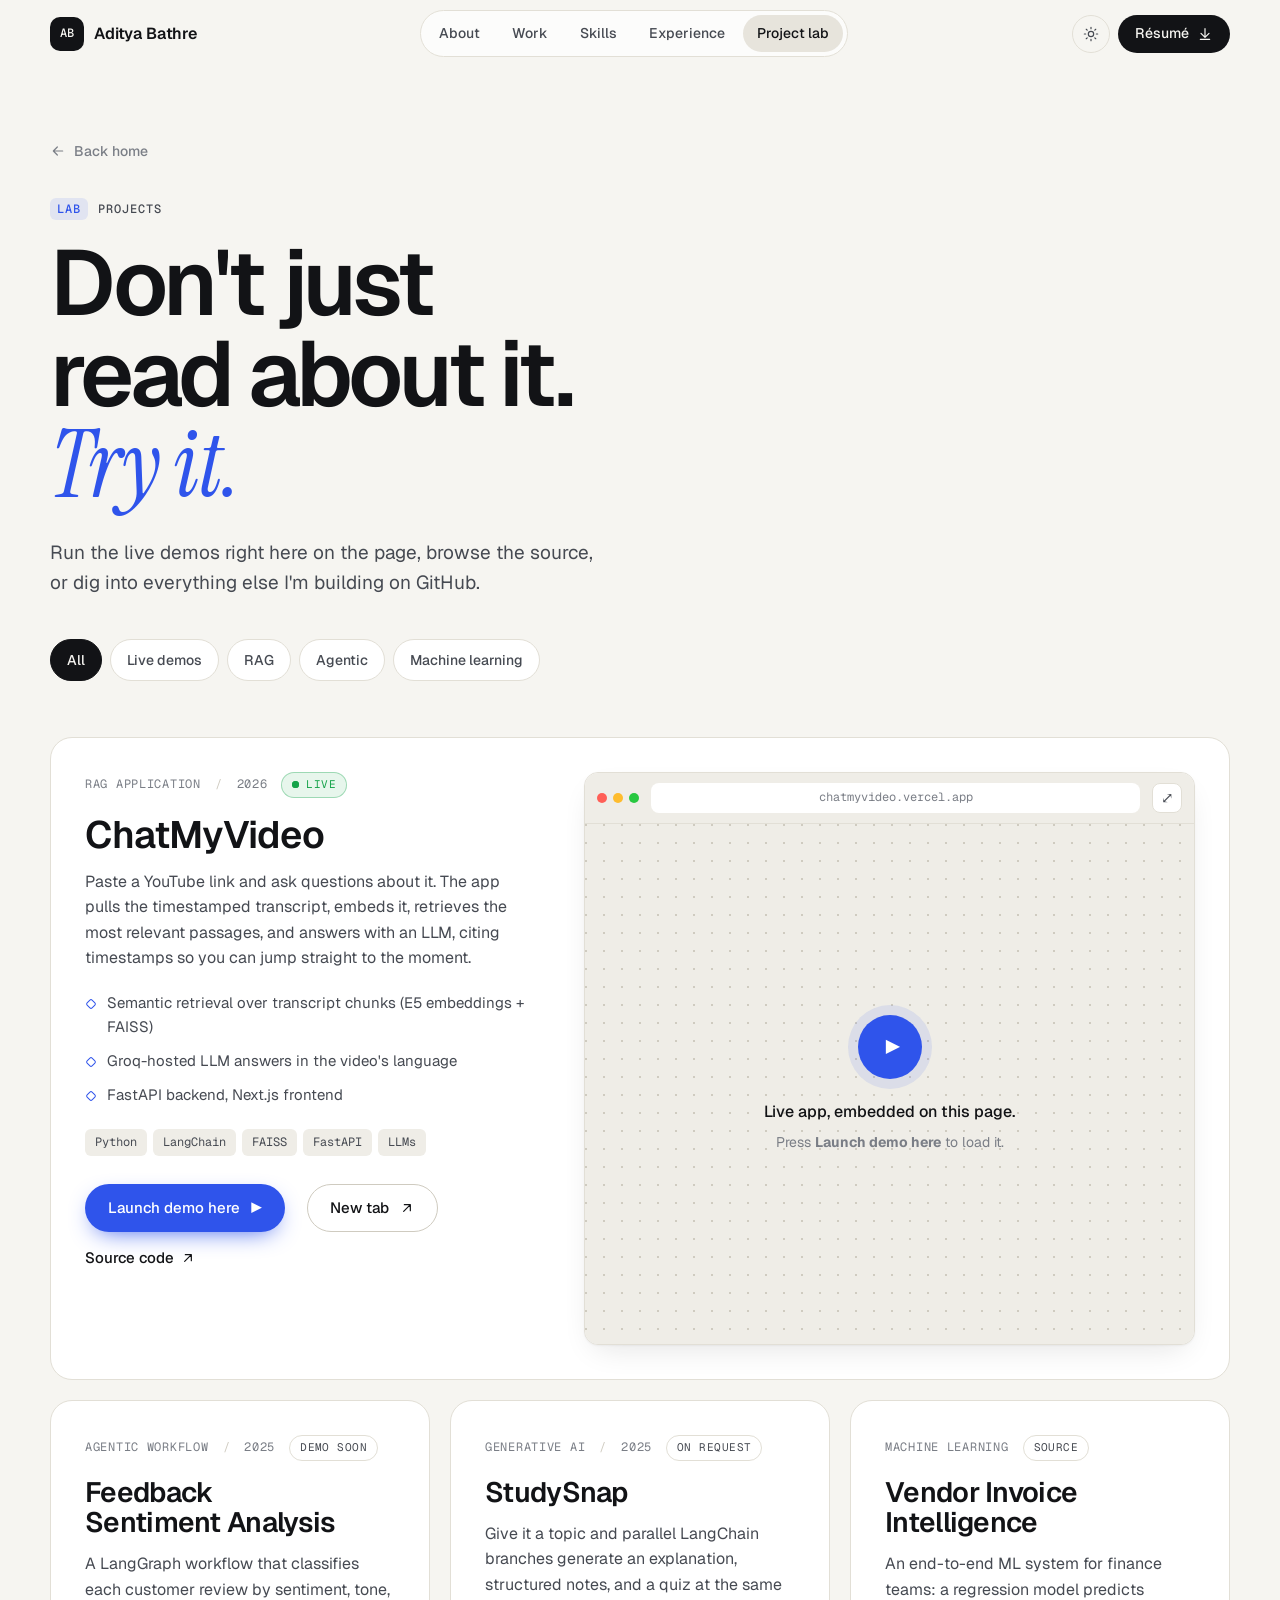
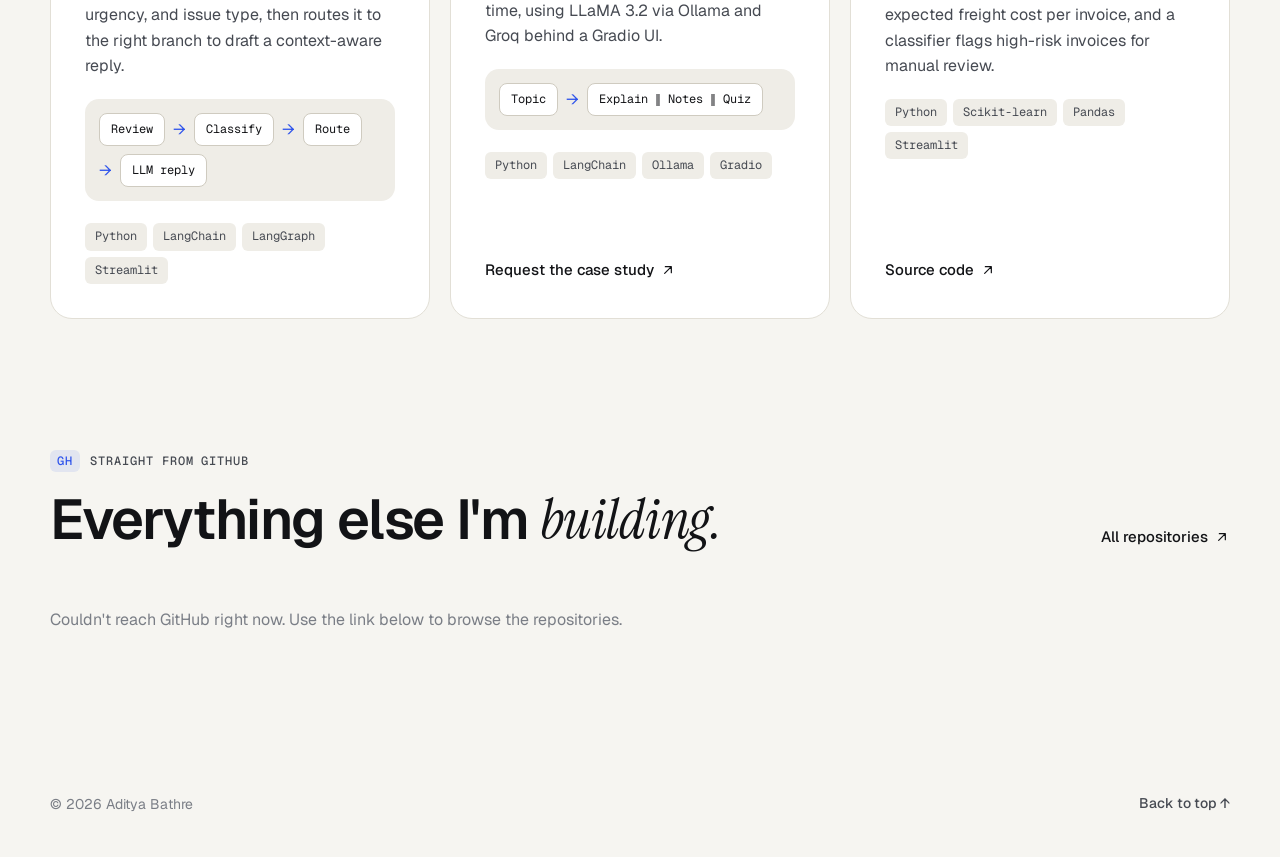
==== projects.html @ a65566f4 "Redesign portfolio and add project lab page New design system with light/dark themes, restructured h" ====
<!DOCTYPE html>
<html lang="en">
<head>
  <meta charset="UTF-8">
  <meta name="viewport" content="width=device-width, initial-scale=1.0">

  <title>Project Lab | Aditya Bathre</title>
  <meta name="description" content="Live demos and source code for AI projects built by Aditya Bathre: RAG apps, agentic workflows, and machine learning systems.">
  <meta name="theme-color" content="#f6f5f1" media="(prefers-color-scheme: light)">
  <meta name="theme-color" content="#0c0d0f" media="(prefers-color-scheme: dark)">

  <link rel="icon" type="image/png" href="favicon.png">
  <link rel="apple-touch-icon" href="favicon.png">

  <link rel="preconnect" href="https://fonts.googleapis.com">
  <link rel="preconnect" href="https://fonts.gstatic.com" crossorigin>
  <link href="https://fonts.googleapis.com/css2?family=Geist:wght@400;500;600;700&family=Geist+Mono:wght@400;500&family=Instrument+Serif:ital@0;1&display=swap" rel="stylesheet">

  <link rel="stylesheet" href="styles.css">
  <script>
    document.documentElement.classList.add("js");
    try {
      const savedTheme = localStorage.getItem("theme");
      if (savedTheme) document.documentElement.dataset.theme = savedTheme;
    } catch (error) {}
  </script>
</head>
<body>
  <a class="skip-link" href="#main">Skip to content</a>

  <header class="site-header">
    <div class="header-inner container">
      <a class="brand" href="index.html" aria-label="Aditya Bathre, home">
        <span class="brand-mark" aria-hidden="true">AB</span>
        <span class="brand-name">Aditya Bathre</span>
      </a>

      <nav class="site-nav" aria-label="Primary navigation">
        <a href="index.html#about">About</a>
        <a href="index.html#work">Work</a>
        <a href="index.html#skills">Skills</a>
        <a href="index.html#experience">Experience</a>
        <a href="projects.html" aria-current="page">Project lab</a>
        <a class="nav-mobile-only" href="index.html#contact">Contact</a>
        <a class="nav-mobile-only" href="Aditya-Bathre-AI-Engineer.pdf" download>Download résumé</a>
      </nav>

      <div class="header-actions">
        <button class="theme-toggle" type="button" aria-label="Toggle colour theme">
          <svg class="icon-sun" viewBox="0 0 24 24" aria-hidden="true"><circle cx="12" cy="12" r="4"/><path d="M12 2v2M12 20v2M4.9 4.9l1.4 1.4M17.7 17.7l1.4 1.4M2 12h2M20 12h2M4.9 19.1l1.4-1.4M17.7 6.3l1.4-1.4"/></svg>
          <svg class="icon-moon" viewBox="0 0 24 24" aria-hidden="true"><path d="M20 14.5A8 8 0 0 1 9.5 4a8 8 0 1 0 10.5 10.5z"/></svg>
        </button>
        <a class="button button-small button-ink header-resume" href="Aditya-Bathre-AI-Engineer.pdf" download>
          Résumé
          <svg viewBox="0 0 24 24" aria-hidden="true"><path d="M12 4v12M6 11l6 6 6-6M5 20h14"/></svg>
        </a>
        <button class="menu-toggle" type="button" aria-label="Open navigation" aria-expanded="false">
          <span></span>
          <span></span>
        </button>
      </div>
    </div>
  </header>

  <main id="main">
    <section class="lab-hero container" id="top">
      <a class="back-link" href="index.html">
        <svg viewBox="0 0 24 24" aria-hidden="true"><path d="M19 12H5M11 6l-6 6 6 6"/></svg>
        Back home
      </a>
      <p class="kicker"><span>Lab</span> Projects</p>
      <h1 class="hero-title">Don't just read about it.<br><em>Try it.</em></h1>
      <p class="hero-lede">
        Run the live demos right here on the page, browse the source, or dig into
        everything else I'm building on GitHub.
      </p>

      <div class="filter-bar" role="toolbar" aria-label="Filter projects">
        <button class="filter-chip is-active" type="button" data-filter="all" aria-pressed="true">All</button>
        <button class="filter-chip" type="button" data-filter="live" aria-pressed="false">Live demos</button>
        <button class="filter-chip" type="button" data-filter="rag" aria-pressed="false">RAG</button>
        <button class="filter-chip" type="button" data-filter="agentic" aria-pressed="false">Agentic</button>
        <button class="filter-chip" type="button" data-filter="ml" aria-pressed="false">Machine learning</button>
      </div>
    </section>

    <section class="container lab-list" aria-label="Projects">
      <!-- ChatMyVideo -->
      <article class="lab-card lab-card-feature reveal" id="chatmyvideo" data-tags="live rag">
        <div class="lab-info">
          <div class="work-meta">
            <span>RAG application</span>
            <span>2026</span>
            <span class="badge badge-live"><i class="status-dot"></i>Live</span>
          </div>
          <h2>ChatMyVideo</h2>
          <p>
            Paste a YouTube link and ask questions about it. The app pulls the
            timestamped transcript, embeds it, retrieves the most relevant passages,
            and answers with an LLM, citing timestamps so you can jump straight to
            the moment.
          </p>

          <ul class="lab-points">
            <li>Semantic retrieval over transcript chunks (E5 embeddings + FAISS)</li>
            <li>Groq-hosted LLM answers in the video's language</li>
            <li>FastAPI backend, Next.js frontend</li>
          </ul>

          <ul class="tag-list">
            <li>Python</li><li>LangChain</li><li>FAISS</li><li>FastAPI</li><li>LLMs</li>
          </ul>

          <div class="lab-actions">
            <button class="button button-accent demo-launch" type="button" data-demo="chatmyvideo">
              Launch demo here <span>▶</span>
            </button>
            <a class="button button-ghost" href="https://chatmyvideo.vercel.app/" target="_blank" rel="noopener noreferrer">
              New tab
              <svg viewBox="0 0 24 24" aria-hidden="true"><path d="M7 17 17 7M8 7h9v9"/></svg>
            </a>
            <a class="text-link" href="https://github.com/Developer-aadi-AI/chatmyvideo" target="_blank" rel="noopener noreferrer">
              Source code
              <svg viewBox="0 0 24 24" aria-hidden="true"><path d="M7 17 17 7M8 7h9v9"/></svg>
            </a>
          </div>
        </div>

        <div class="demo-window" data-demo-window="chatmyvideo" data-src="https://chatmyvideo.vercel.app/">
          <div class="demo-chrome">
            <span class="demo-dots"><i></i><i></i><i></i></span>
            <span class="demo-url">chatmyvideo.vercel.app</span>
            <button class="demo-expand" type="button" aria-label="Expand demo">⤢</button>
          </div>
          <div class="demo-body">
            <div class="demo-placeholder">
              <span class="demo-play" aria-hidden="true">▶</span>
              <p>Live app, embedded on this page.</p>
              <p class="muted">Press <strong>Launch demo here</strong> to load it.</p>
            </div>
          </div>
        </div>
      </article>

      <div class="lab-grid">
        <!-- Feedback Sentiment Analysis -->
        <article class="lab-card reveal" id="feedback-sentiment" data-tags="agentic">
          <div class="lab-info">
            <div class="work-meta">
              <span>Agentic workflow</span>
              <span>2025</span>
              <span class="badge">Demo soon</span>
            </div>
            <h2>Feedback Sentiment Analysis</h2>
            <p>
              A LangGraph workflow that classifies each customer review by sentiment,
              tone, urgency, and issue type, then routes it to the right branch to
              draft a context-aware reply.
            </p>

            <div class="flow" aria-label="Workflow: review, classify, route, respond">
              <span>Review</span><b>→</b>
              <span>Classify</span><b>→</b>
              <span>Route</span><b>→</b>
              <span>LLM reply</span>
            </div>

            <ul class="tag-list">
              <li>Python</li><li>LangChain</li><li>LangGraph</li><li>Streamlit</li>
            </ul>
          </div>
        </article>

        <!-- StudySnap -->
        <article class="lab-card reveal reveal-delay" id="studysnap" data-tags="agentic">
          <div class="lab-info">
            <div class="work-meta">
              <span>Generative AI</span>
              <span>2025</span>
              <span class="badge">On request</span>
            </div>
            <h2>StudySnap</h2>
            <p>
              Give it a topic and parallel LangChain branches generate an explanation,
              structured notes, and a quiz at the same time, using LLaMA 3.2 via
              Ollama and Groq behind a Gradio UI.
            </p>

            <div class="flow" aria-label="Workflow: topic, then explanation, notes and quiz in parallel">
              <span>Topic</span><b>→</b>
              <span>Explain ‖ Notes ‖ Quiz</span>
            </div>

            <ul class="tag-list">
              <li>Python</li><li>LangChain</li><li>Ollama</li><li>Gradio</li>
            </ul>

            <div class="lab-actions">
              <a class="text-link" href="mailto:bathreaditya@gmail.com?subject=StudySnap%20case%20study">
                Request the case study
                <svg viewBox="0 0 24 24" aria-hidden="true"><path d="M7 17 17 7M8 7h9v9"/></svg>
              </a>
            </div>
          </div>
        </article>

        <!-- Vendor Invoice System -->
        <article class="lab-card reveal" id="vendor-invoice" data-tags="ml">
          <div class="lab-info">
            <div class="work-meta">
              <span>Machine learning</span>
              <span class="badge">Source</span>
            </div>
            <h2>Vendor Invoice Intelligence</h2>
            <p>
              An end-to-end ML system for finance teams: a regression model predicts
              expected freight cost per invoice, and a classifier flags high-risk
              invoices for manual review.
            </p>

            <ul class="tag-list">
              <li>Python</li><li>Scikit-learn</li><li>Pandas</li><li>Streamlit</li>
            </ul>

            <div class="lab-actions">
              <a class="text-link" href="https://github.com/Developer-aadi-AI/Vendor-Invoice-System" target="_blank" rel="noopener noreferrer">
                Source code
                <svg viewBox="0 0 24 24" aria-hidden="true"><path d="M7 17 17 7M8 7h9v9"/></svg>
              </a>
            </div>
          </div>
        </article>
      </div>

      <p class="filter-empty" hidden>No projects match this filter yet.</p>
    </section>

    <section class="section container" id="github">
      <header class="section-head section-head-split reveal">
        <div>
          <p class="kicker"><span>GH</span> Straight from GitHub</p>
          <h2>Everything else I'm <em>building.</em></h2>
        </div>
        <a class="text-link" href="https://github.com/Developer-aadi-AI?tab=repositories" target="_blank" rel="noopener noreferrer">
          All repositories
          <svg viewBox="0 0 24 24" aria-hidden="true"><path d="M7 17 17 7M8 7h9v9"/></svg>
        </a>
      </header>

      <div class="repo-grid" aria-live="polite">
        <p class="muted repo-status">Loading repositories…</p>
      </div>
    </section>
  </main>

  <footer class="site-footer container">
    <span>© <span id="year">2026</span> Aditya Bathre</span>
    <a class="text-link" href="#top">Back to top ↑</a>
  </footer>

  <script src="script.js"></script>
  <script src="projects.js"></script>
</body>
</html>
---- styles.css ----
/* ==========================================================================
   Design tokens
   ========================================================================== */

:root {
  --bg: #f6f5f1;
  --bg-elev: #ffffff;
  --surface: #efede7;
  --surface-2: #e7e4dc;
  --ink: #121316;
  --ink-2: #464a52;
  --ink-3: #7a7e86;
  --line: #e2dfd6;
  --line-strong: #cfcbc0;
  --accent: #2f54eb;
  --accent-ink: #ffffff;
  --accent-soft: rgba(47, 84, 235, 0.1);
  --live: #16a34a;
  --warn: #d97706;
  --invert-bg: #121316;
  --invert-ink: #f6f5f1;
  --invert-ink-2: #a7aab1;
  --invert-line: #2a2c31;
  --shadow-sm: 0 1px 2px rgba(18, 19, 22, 0.05);
  --shadow-md: 0 1px 2px rgba(18, 19, 22, 0.04), 0 12px 32px -12px rgba(18, 19, 22, 0.14);
  --shadow-lg: 0 2px 4px rgba(18, 19, 22, 0.04), 0 30px 60px -20px rgba(18, 19, 22, 0.22);

  --font-sans: "Geist", ui-sans-serif, system-ui, -apple-system, "Segoe UI", sans-serif;
  --font-mono: "Geist Mono", ui-monospace, "SFMono-Regular", Menlo, monospace;
  --font-serif: "Instrument Serif", Georgia, serif;

  --radius-sm: 8px;
  --radius: 14px;
  --radius-lg: 22px;
  --container: 1180px;
  --gutter: clamp(16px, 4vw, 40px);
  --header-h: 68px;
  --ease: cubic-bezier(0.22, 1, 0.36, 1);

  color-scheme: light;
}

@media (prefers-color-scheme: dark) {
  :root:not([data-theme="light"]) {
    --bg: #0c0d0f;
    --bg-elev: #141518;
    --surface: #17191c;
    --surface-2: #1f2125;
    --ink: #f1f0eb;
    --ink-2: #b3b5ba;
    --ink-3: #7d8087;
    --line: #24262b;
    --line-strong: #34373d;
    --accent: #7590ff;
    --accent-ink: #0c0d0f;
    --accent-soft: rgba(117, 144, 255, 0.14);
    --live: #34d399;
    --warn: #fbbf24;
    --invert-bg: #f1f0eb;
    --invert-ink: #121316;
    --invert-ink-2: #55595f;
    --invert-line: #d9d6cd;
    --shadow-sm: 0 1px 2px rgba(0, 0, 0, 0.4);
    --shadow-md: 0 1px 2px rgba(0, 0, 0, 0.3), 0 12px 32px -12px rgba(0, 0, 0, 0.6);
    --shadow-lg: 0 2px 4px rgba(0, 0, 0, 0.3), 0 30px 60px -20px rgba(0, 0, 0, 0.7);
    color-scheme: dark;
  }
}

:root[data-theme="dark"] {
  --bg: #0c0d0f;
  --bg-elev: #141518;
  --surface: #17191c;
  --surface-2: #1f2125;
  --ink: #f1f0eb;
  --ink-2: #b3b5ba;
  --ink-3: #7d8087;
  --line: #24262b;
  --line-strong: #34373d;
  --accent: #7590ff;
  --accent-ink: #0c0d0f;
  --accent-soft: rgba(117, 144, 255, 0.14);
  --live: #34d399;
  --warn: #fbbf24;
  --invert-bg: #f1f0eb;
  --invert-ink: #121316;
  --invert-ink-2: #55595f;
  --invert-line: #d9d6cd;
  --shadow-sm: 0 1px 2px rgba(0, 0, 0, 0.4);
  --shadow-md: 0 1px 2px rgba(0, 0, 0, 0.3), 0 12px 32px -12px rgba(0, 0, 0, 0.6);
  --shadow-lg: 0 2px 4px rgba(0, 0, 0, 0.3), 0 30px 60px -20px rgba(0, 0, 0, 0.7);
  color-scheme: dark;
}

/* ==========================================================================
   Base
   ========================================================================== */

*,
*::before,
*::after {
  box-sizing: border-box;
}

[hidden] {
  display: none !important;
}

html {
  scroll-behavior: smooth;
  scroll-padding-top: calc(var(--header-h) + 16px);
  -webkit-text-size-adjust: 100%;
}

body {
  margin: 0;
  min-height: 100vh;
  overflow-x: hidden;
  background: var(--bg);
  color: var(--ink);
  font-family: var(--font-sans);
  font-size: 16px;
  line-height: 1.6;
  -webkit-font-smoothing: antialiased;
  -moz-osx-font-smoothing: grayscale;
  transition: background-color 0.3s ease, color 0.3s ease;
}

img,
svg {
  display: block;
  max-width: 100%;
}

a {
  color: inherit;
  text-decoration: none;
}

button {
  font: inherit;
  color: inherit;
  cursor: pointer;
}

h1,
h2,
h3,
p,
ul,
ol,
dl,
dd,
figure {
  margin: 0;
}

ul,
ol {
  padding: 0;
  list-style: none;
}

h1,
h2,
h3 {
  font-weight: 600;
  letter-spacing: -0.025em;
  line-height: 1.08;
  text-wrap: balance;
}

em {
  font-family: var(--font-serif);
  font-style: italic;
  font-weight: 400;
  letter-spacing: -0.01em;
}

::selection {
  background: var(--accent);
  color: var(--accent-ink);
}

:focus-visible {
  outline: 2px solid var(--accent);
  outline-offset: 3px;
  border-radius: 4px;
}

.container {
  width: 100%;
  max-width: calc(var(--container) + var(--gutter) * 2);
  margin-inline: auto;
  padding-inline: var(--gutter);
}

.muted {
  color: var(--ink-3);
}

.skip-link {
  position: absolute;
  left: 16px;
  top: -60px;
  z-index: 100;
  padding: 10px 16px;
  border-radius: var(--radius-sm);
  background: var(--ink);
  color: var(--bg);
  font-weight: 500;
  transition: top 0.2s ease;
}

.skip-link:focus {
  top: 12px;
}

svg[viewBox="0 0 24 24"] {
  width: 16px;
  height: 16px;
  flex: none;
  fill: none;
  stroke: currentColor;
  stroke-width: 1.8;
  stroke-linecap: round;
  stroke-linejoin: round;
}

/* ==========================================================================
   Buttons & links
   ========================================================================== */

.button {
  display: inline-flex;
  align-items: center;
  justify-content: center;
  gap: 10px;
  min-height: 48px;
  padding: 0 22px;
  border: 1px solid transparent;
  border-radius: 999px;
  background: none;
  font-size: 15px;
  font-weight: 500;
  white-space: nowrap;
  transition: transform 0.25s var(--ease), background-color 0.2s ease,
    border-color 0.2s ease, color 0.2s ease, box-shadow 0.25s ease;
}

.button svg {
  transition: transform 0.25s var(--ease);
}

.button:hover svg {
  transform: translateX(3px);
}

.button:active {
  transform: scale(0.98);
}

.button-small {
  min-height: 38px;
  padding: 0 16px;
  font-size: 14px;
  gap: 8px;
}

.button-accent {
  background: var(--accent);
  color: var(--accent-ink);
  box-shadow: 0 8px 24px -10px var(--accent);
}

.button-accent:hover {
  box-shadow: 0 12px 30px -10px var(--accent);
  transform: translateY(-1px);
}

.button-ink {
  background: var(--ink);
  color: var(--bg);
}

.button-ink:hover {
  background: var(--accent);
  color: var(--accent-ink);
}

.button-ghost {
  border-color: var(--line-strong);
  color: var(--ink);
}

.button-ghost:hover {
  border-color: var(--ink);
  background: var(--bg-elev);
}

.button:disabled {
  cursor: default;
  opacity: 0.75;
  transform: none;
}

.text-link {
  display: inline-flex;
  align-items: center;
  gap: 6px;
  color: var(--ink);
  font-size: 15px;
  font-weight: 500;
  background-image: linear-gradient(currentColor, currentColor);
  background-size: 0% 1px;
  background-position: 0 100%;
  background-repeat: no-repeat;
  padding-bottom: 2px;
  transition: background-size 0.3s var(--ease), color 0.2s ease;
}

.text-link:hover {
  color: var(--accent);
  background-size: 100% 1px;
}

/* ==========================================================================
   Header
   ========================================================================== */

.site-header {
  position: sticky;
  top: 0;
  z-index: 50;
  height: var(--header-h);
  border-bottom: 1px solid transparent;
  transition: background-color 0.3s ease, border-color 0.3s ease, backdrop-filter 0.3s ease;
}

.site-header.is-scrolled {
  background: color-mix(in srgb, var(--bg) 82%, transparent);
  border-bottom-color: var(--line);
  -webkit-backdrop-filter: saturate(180%) blur(14px);
  backdrop-filter: saturate(180%) blur(14px);
}

.header-inner {
  display: flex;
  align-items: center;
  justify-content: space-between;
  gap: 24px;
  height: 100%;
}

.brand {
  display: inline-flex;
  align-items: center;
  gap: 10px;
  font-weight: 600;
  letter-spacing: -0.01em;
}

.brand-mark {
  display: grid;
  place-items: center;
  width: 34px;
  height: 34px;
  border-radius: 10px;
  background: var(--ink);
  color: var(--bg);
  font-family: var(--font-mono);
  font-size: 12px;
  font-weight: 500;
  letter-spacing: 0.02em;
  transition: background-color 0.2s ease, transform 0.3s var(--ease);
}

.brand:hover .brand-mark {
  background: var(--accent);
  color: var(--accent-ink);
  transform: rotate(-6deg);
}

.site-nav {
  display: flex;
  align-items: center;
  gap: 4px;
  padding: 4px;
  border: 1px solid var(--line);
  border-radius: 999px;
  background: color-mix(in srgb, var(--bg-elev) 70%, transparent);
}

.site-nav a {
  position: relative;
  padding: 7px 14px;
  border-radius: 999px;
  color: var(--ink-2);
  font-size: 14px;
  font-weight: 500;
  transition: color 0.2s ease, background-color 0.2s ease;
}

.site-nav a:hover {
  color: var(--ink);
  background: var(--surface);
}

.site-nav a.is-active,
.site-nav a[aria-current="page"] {
  color: var(--ink);
  background: var(--surface-2);
}

.nav-mobile-only {
  display: none;
}

.header-actions {
  display: flex;
  align-items: center;
  gap: 8px;
}

.theme-toggle {
  display: grid;
  place-items: center;
  width: 38px;
  height: 38px;
  border: 1px solid var(--line);
  border-radius: 999px;
  background: transparent;
  color: var(--ink-2);
  transition: color 0.2s ease, border-color 0.2s ease, transform 0.4s var(--ease);
}

.theme-toggle:hover {
  color: var(--ink);
  border-color: var(--line-strong);
  transform: rotate(20deg);
}

.theme-toggle .icon-moon {
  display: none;
}

@media (prefers-color-scheme: dark) {
  :root:not([data-theme="light"]) .theme-toggle .icon-sun { display: none; }
  :root:not([data-theme="light"]) .theme-toggle .icon-moon { display: block; }
}

:root[data-theme="dark"] .theme-toggle .icon-sun { display: none; }
:root[data-theme="dark"] .theme-toggle .icon-moon { display: block; }

.menu-toggle {
  display: none;
  position: relative;
  width: 38px;
  height: 38px;
  border: 1px solid var(--line);
  border-radius: 999px;
  background: transparent;
}

.menu-toggle span {
  position: absolute;
  left: 11px;
  right: 11px;
  height: 1.6px;
  border-radius: 2px;
  background: var(--ink);
  transition: transform 0.3s var(--ease), top 0.3s var(--ease);
}

.menu-toggle span:first-child { top: 15px; }
.menu-toggle span:last-child { top: 21px; }

.menu-toggle[aria-expanded="true"] span:first-child {
  top: 18px;
  transform: rotate(45deg);
}

.menu-toggle[aria-expanded="true"] span:last-child {
  top: 18px;
  transform: rotate(-45deg);
}

/* ==========================================================================
   Shared section pieces
   ========================================================================== */

.section {
  padding-block: clamp(72px, 10vw, 128px);
}

.section-head {
  max-width: 760px;
  margin-bottom: clamp(36px, 5vw, 56px);
}

.section-head-split {
  display: flex;
  align-items: flex-end;
  justify-content: space-between;
  gap: 24px;
  max-width: none;
}

.section-head-split > div {
  max-width: 760px;
}

.section-head h2 {
  font-size: clamp(34px, 5vw, 56px);
}

.kicker {
  display: inline-flex;
  align-items: center;
  gap: 10px;
  margin-bottom: 18px;
  color: var(--ink-2);
  font-family: var(--font-mono);
  font-size: 12px;
  font-weight: 500;
  letter-spacing: 0.08em;
  text-transform: uppercase;
}

.kicker span {
  display: inline-grid;
  place-items: center;
  min-width: 30px;
  height: 22px;
  padding: 0 7px;
  border-radius: 6px;
  background: var(--accent-soft);
  color: var(--accent);
}

.kicker-light {
  color: var(--invert-ink-2);
}

.status-dot {
  position: relative;
  display: inline-block;
  width: 7px;
  height: 7px;
  border-radius: 50%;
  background: var(--live);
  flex: none;
}

.status-dot::after {
  content: "";
  position: absolute;
  inset: 0;
  border-radius: 50%;
  background: var(--live);
  animation: pulse 2.2s ease-out infinite;
}

@keyframes pulse {
  0% { transform: scale(1); opacity: 0.7; }
  100% { transform: scale(3); opacity: 0; }
}

.badge {
  display: inline-flex;
  align-items: center;
  gap: 7px;
  padding: 3px 10px;
  border: 1px solid var(--line);
  border-radius: 999px;
  color: var(--ink-2);
  font-family: var(--font-mono);
  font-size: 11px;
  letter-spacing: 0.04em;
  text-transform: uppercase;
}

.badge-live {
  border-color: color-mix(in srgb, var(--live) 35%, transparent);
  background: color-mix(in srgb, var(--live) 10%, transparent);
  color: var(--live);
}

.tag-list {
  display: flex;
  flex-wrap: wrap;
  gap: 6px;
}

.tag-list li {
  padding: 4px 10px;
  border-radius: 6px;
  background: var(--surface);
  color: var(--ink-2);
  font-family: var(--font-mono);
  font-size: 12px;
}

/* ==========================================================================
   Hero
   ========================================================================== */

.hero {
  display: grid;
  grid-template-columns: minmax(0, 1.25fr) minmax(0, 0.9fr);
  align-items: center;
  gap: clamp(40px, 6vw, 88px);
  padding-top: clamp(40px, 7vw, 88px);
  padding-bottom: clamp(48px, 6vw, 72px);
}

.status-pill {
  display: inline-flex;
  align-items: center;
  gap: 10px;
  margin-bottom: 28px;
  padding: 7px 14px 7px 12px;
  border: 1px solid var(--line);
  border-radius: 999px;
  background: var(--bg-elev);
  box-shadow: var(--shadow-sm);
  color: var(--ink-2);
  font-size: 13px;
  font-weight: 500;
}

.status-sep {
  color: var(--ink-3);
}

.hero-title {
  font-size: clamp(44px, 7.4vw, 92px);
  line-height: 0.98;
  letter-spacing: -0.045em;
}

.hero-title em {
  color: var(--accent);
  letter-spacing: -0.02em;
}

.hero-lede {
  max-width: 560px;
  margin-top: 28px;
  color: var(--ink-2);
  font-size: clamp(17px, 1.6vw, 19px);
  line-height: 1.6;
}

.hero-lede strong {
  color: var(--ink);
  font-weight: 600;
}

.hero-actions {
  display: flex;
  flex-wrap: wrap;
  gap: 12px;
  margin-top: 36px;
}

.hero-visual {
  position: relative;
  max-width: 440px;
  justify-self: end;
  width: 100%;
}

.portrait-card {
  --tilt-x: 0deg;
  --tilt-y: 0deg;
  position: relative;
  padding: 10px;
  border: 1px solid var(--line);
  border-radius: var(--radius-lg);
  background: var(--bg-elev);
  box-shadow: var(--shadow-lg);
  transform: perspective(1200px) rotateX(var(--tilt-x)) rotateY(var(--tilt-y));
  transition: transform 0.6s var(--ease);
}

.portrait-frame {
  overflow: hidden;
  aspect-ratio: 4 / 4.6;
  border-radius: calc(var(--radius-lg) - 8px);
  background: var(--surface);
}

.portrait-frame img {
  width: 100%;
  height: 100%;
  object-fit: cover;
  object-position: center 22%;
  filter: saturate(0.92) contrast(1.02);
  transition: transform 1.2s var(--ease);
}

.portrait-card:hover .portrait-frame img {
  transform: scale(1.03);
}

.portrait-caption {
  display: flex;
  align-items: center;
  justify-content: space-between;
  gap: 12px;
  padding: 14px 8px 6px;
  color: var(--ink-3);
  font-size: 13px;
}

.portrait-caption strong {
  display: block;
  color: var(--ink);
  font-size: 15px;
  font-weight: 600;
}

.portrait-tag {
  padding: 5px 10px;
  border-radius: 999px;
  background: var(--surface);
  color: var(--ink-2);
  font-family: var(--font-mono);
  font-size: 11px;
  white-space: nowrap;
}

.hero-chip {
  position: absolute;
  display: flex;
  align-items: center;
  gap: 10px;
  padding: 10px 14px 10px 10px;
  border: 1px solid var(--line);
  border-radius: 14px;
  background: color-mix(in srgb, var(--bg-elev) 88%, transparent);
  -webkit-backdrop-filter: blur(10px);
  backdrop-filter: blur(10px);
  box-shadow: var(--shadow-md);
  color: var(--ink-3);
  font-size: 12px;
  line-height: 1.3;
  animation: float 6s ease-in-out infinite;
}

.hero-chip strong {
  display: block;
  color: var(--ink);
  font-size: 13px;
  font-weight: 600;
}

.chip-icon {
  display: grid;
  place-items: center;
  width: 30px;
  height: 30px;
  border-radius: 9px;
  background: var(--accent-soft);
  color: var(--accent);
  font-size: 13px;
}

.chip-top {
  top: 12%;
  left: -64px;
}

.chip-bottom {
  bottom: 22%;
  right: -36px;
  animation-delay: -3s;
}

@keyframes float {
  0%, 100% { transform: translateY(0); }
  50% { transform: translateY(-8px); }
}

/* ==========================================================================
   Stats & marquee
   ========================================================================== */

.stats {
  display: grid;
  grid-template-columns: repeat(4, minmax(0, 1fr));
  border: 1px solid var(--line);
  border-radius: var(--radius-lg);
  background: var(--bg-elev);
  overflow: hidden;
}

.stat {
  display: flex;
  flex-direction: column-reverse;
  justify-content: flex-end;
  gap: 6px;
  padding: clamp(20px, 3vw, 32px);
}

.stat + .stat {
  border-left: 1px solid var(--line);
}

.stat dt {
  color: var(--ink-3);
  font-size: 14px;
}

.stat dd {
  font-size: clamp(36px, 4.4vw, 52px);
  font-weight: 600;
  letter-spacing: -0.04em;
  line-height: 1;
}

.stat small {
  margin-left: 3px;
  color: var(--ink-3);
  font-size: 0.42em;
  font-weight: 500;
  letter-spacing: 0;
}

.marquee {
  margin-top: clamp(48px, 7vw, 80px);
  padding-block: 22px;
  border-block: 1px solid var(--line);
  overflow: hidden;
  -webkit-mask-image: linear-gradient(90deg, transparent, #000 10%, #000 90%, transparent);
  mask-image: linear-gradient(90deg, transparent, #000 10%, #000 90%, transparent);
}

.marquee-track {
  display: flex;
  width: max-content;
  animation: marquee 42s linear infinite;
}

.marquee:hover .marquee-track {
  animation-play-state: paused;
}

.marquee ul {
  display: flex;
  flex: none;
}

.marquee li {
  display: flex;
  align-items: center;
  gap: 40px;
  padding-right: 40px;
  color: var(--ink-3);
  font-size: clamp(18px, 2vw, 22px);
  font-weight: 500;
  letter-spacing: -0.01em;
  white-space: nowrap;
}

.marquee li::after {
  content: "✦";
  color: var(--line-strong);
  font-size: 12px;
}

@keyframes marquee {
  to { transform: translateX(-50%); }
}

/* ==========================================================================
   About
   ========================================================================== */

.about-grid {
  display: grid;
  grid-template-columns: minmax(0, 1.4fr) minmax(0, 1fr);
  gap: clamp(32px, 6vw, 80px);
  align-items: start;
}

.about-copy p {
  max-width: 620px;
  color: var(--ink-2);
  font-size: 17px;
}

.about-copy p + p {
  margin-top: 18px;
}

.about-copy .lead {
  margin-bottom: 26px;
  color: var(--ink);
  font-size: clamp(22px, 2.4vw, 28px);
  line-height: 1.4;
  letter-spacing: -0.015em;
}

.principles {
  display: grid;
  gap: 0;
  max-width: 620px;
  margin-top: 36px;
  border-top: 1px solid var(--line);
}

.principles li {
  display: flex;
  align-items: baseline;
  gap: 18px;
  padding: 16px 0;
  border-bottom: 1px solid var(--line);
  font-weight: 500;
}

.principles span {
  color: var(--accent);
  font-family: var(--font-mono);
  font-size: 12px;
}

.edu-card {
  position: sticky;
  top: calc(var(--header-h) + 24px);
  padding: clamp(24px, 3vw, 34px);
  border: 1px solid var(--line);
  border-radius: var(--radius-lg);
  background: var(--bg-elev);
  box-shadow: var(--shadow-md);
}

.card-label {
  margin-bottom: 18px;
  color: var(--ink-3);
  font-family: var(--font-mono);
  font-size: 12px;
  letter-spacing: 0.08em;
  text-transform: uppercase;
}

.edu-card h3 {
  margin-bottom: 10px;
  font-size: 22px;
  line-height: 1.25;
}

.edu-card .muted {
  font-size: 15px;
  line-height: 1.55;
}

.edu-years {
  display: flex;
  align-items: center;
  gap: 12px;
  margin: 28px 0;
  color: var(--ink-2);
  font-family: var(--font-mono);
  font-size: 13px;
}

.edu-line {
  position: relative;
  flex: 1;
  height: 1px;
  background: var(--line-strong);
}

.edu-line::before,
.edu-line::after {
  content: "";
  position: absolute;
  top: -3px;
  width: 7px;
  height: 7px;
  border-radius: 50%;
  background: var(--accent);
}

.edu-line::before { left: 0; }
.edu-line::after { right: 0; }

.edu-score {
  display: flex;
  align-items: baseline;
  gap: 10px;
  padding-top: 22px;
  border-top: 1px solid var(--line);
}

.edu-score strong {
  font-size: 44px;
  font-weight: 600;
  letter-spacing: -0.04em;
  line-height: 1;
}

.edu-score span {
  color: var(--ink-3);
  font-size: 14px;
}

/* ==========================================================================
   Selected work
   ========================================================================== */

.work-list {
  display: grid;
  gap: 20px;
}

.work-card {
  display: grid;
  grid-template-columns: minmax(0, 1fr) minmax(0, 1.05fr);
  gap: clamp(24px, 4vw, 56px);
  align-items: center;
  padding: clamp(22px, 3.4vw, 40px);
  border: 1px solid var(--line);
  border-radius: var(--radius-lg);
  background: var(--bg-elev);
  transition: border-color 0.3s ease, box-shadow 0.4s var(--ease), transform 0.4s var(--ease);
}

.work-card:hover {
  border-color: var(--line-strong);
  box-shadow: var(--shadow-lg);
}

.work-meta {
  display: flex;
  flex-wrap: wrap;
  align-items: center;
  gap: 8px 14px;
  margin-bottom: 16px;
  color: var(--ink-3);
  font-family: var(--font-mono);
  font-size: 12px;
  letter-spacing: 0.06em;
  text-transform: uppercase;
}

.work-meta > span:not(.badge) + span:not(.badge)::before {
  content: "/";
  margin-right: 14px;
  color: var(--line-strong);
}

.work-info h3,
.lab-info h2 {
  margin-bottom: 14px;
  font-size: clamp(28px, 3.2vw, 38px);
}

.work-info > p {
  max-width: 480px;
  margin-bottom: 22px;
  color: var(--ink-2);
}

.work-actions,
.lab-actions {
  display: flex;
  flex-wrap: wrap;
  align-items: center;
  gap: 14px 22px;
  margin-top: 28px;
}

.work-visual {
  position: relative;
  display: grid;
  place-items: center;
  min-height: 320px;
  padding: clamp(20px, 3vw, 36px);
  border-radius: var(--radius);
  background:
    radial-gradient(circle at 1px 1px, var(--line-strong) 1px, transparent 0) 0 0 / 18px 18px,
    var(--surface);
  overflow: hidden;
}

.work-visual::after {
  content: "";
  position: absolute;
  inset: 0;
  background: radial-gradient(60% 60% at 70% 20%, var(--accent-soft), transparent 70%);
  pointer-events: none;
}

/* Chat mock */
.mock-window {
  position: relative;
  z-index: 1;
  width: 100%;
  max-width: 420px;
  padding: 0 14px 16px;
  border: 1px solid var(--line);
  border-radius: 14px;
  background: var(--bg-elev);
  box-shadow: var(--shadow-md);
  font-size: 13px;
  transition: transform 0.6s var(--ease);
}

.work-card:hover .mock-window {
  transform: translateY(-4px);
}

.mock-bar {
  display: flex;
  align-items: center;
  gap: 5px;
  margin: 0 -14px 14px;
  padding: 10px 14px;
  border-bottom: 1px solid var(--line);
}

.mock-bar i {
  width: 8px;
  height: 8px;
  border-radius: 50%;
  background: var(--line-strong);
}

.mock-bar span {
  margin-left: 8px;
  color: var(--ink-3);
  font-family: var(--font-mono);
  font-size: 11px;
}

.mock-video {
  position: relative;
  display: grid;
  place-items: center;
  height: 92px;
  margin-bottom: 14px;
  border-radius: 10px;
  background: linear-gradient(135deg, #1d2a6b, #2f54eb 60%, #7590ff);
}

.mock-play {
  display: grid;
  place-items: center;
  width: 34px;
  height: 34px;
  padding-left: 2px;
  border-radius: 50%;
  background: rgba(255, 255, 255, 0.92);
  color: #1d2a6b;
  font-size: 11px;
}

.mock-progress {
  position: absolute;
  left: 12px;
  right: 12px;
  bottom: 10px;
  height: 3px;
  border-radius: 3px;
  background: rgba(255, 255, 255, 0.3);
}

.mock-progress b {
  display: block;
  width: 38%;
  height: 100%;
  border-radius: inherit;
  background: #fff;
}

.mock-msg {
  max-width: 86%;
  padding: 9px 12px;
  border-radius: 12px;
  line-height: 1.45;
}

.mock-msg + .mock-msg {
  margin-top: 8px;
}

.mock-user {
  margin-left: auto;
  border-bottom-right-radius: 4px;
  background: var(--ink);
  color: var(--bg);
}

.mock-ai {
  border-bottom-left-radius: 4px;
  background: var(--surface);
  color: var(--ink-2);
}

.mock-cite {
  display: inline-block;
  margin: 6px 4px 0 0;
  padding: 1px 7px;
  border-radius: 5px;
  background: var(--accent-soft);
  color: var(--accent);
  font-family: var(--font-mono);
  font-size: 11px;
}

/* Graph mock */
.graph,
.parallel {
  position: relative;
  z-index: 1;
  display: flex;
  flex-direction: column;
  align-items: center;
}

.node {
  display: inline-flex;
  align-items: center;
  padding: 8px 14px;
  border: 1px solid var(--line-strong);
  border-radius: 10px;
  background: var(--bg-elev);
  box-shadow: var(--shadow-sm);
  font-family: var(--font-mono);
  font-size: 12px;
  white-space: nowrap;
}

.node-accent {
  border-color: var(--accent);
  background: var(--accent);
  color: var(--accent-ink);
}

.node-ink {
  border-color: var(--ink);
  background: var(--ink);
  color: var(--bg);
}

.node-soft {
  color: var(--ink-2);
}

.node-warn {
  border-color: color-mix(in srgb, var(--warn) 50%, transparent);
  color: var(--warn);
}

.edge {
  width: 1px;
  height: 22px;
  background: linear-gradient(var(--line-strong) 50%, transparent 50%) 0 0 / 1px 6px;
  animation: dash 1s linear infinite;
}

@keyframes dash {
  to { background-position: 0 6px; }
}

.branches {
  display: flex;
  gap: 10px;
  padding: 12px;
  border: 1px dashed var(--line-strong);
  border-radius: 14px;
}

/* Parallel mock */
.fan {
  display: grid;
  grid-template-columns: repeat(3, minmax(0, 1fr));
  gap: 10px;
  width: min(380px, 100%);
  margin-top: 26px;
  position: relative;
}

.fan::before {
  content: "";
  position: absolute;
  top: -26px;
  left: 16.6%;
  right: 16.6%;
  height: 14px;
  border: 1px solid var(--line-strong);
  border-bottom: 0;
  border-radius: 10px 10px 0 0;
}

.lane {
  display: grid;
  gap: 7px;
  padding: 12px;
  border: 1px solid var(--line);
  border-radius: 12px;
  background: var(--bg-elev);
  box-shadow: var(--shadow-sm);
}

.lane b {
  margin-bottom: 4px;
  color: var(--accent);
  font-family: var(--font-mono);
  font-size: 11px;
  font-weight: 500;
}

.lane i {
  height: 6px;
  border-radius: 3px;
  background: var(--surface-2);
  animation: shimmer 2.4s ease-in-out infinite;
}

.lane i:nth-of-type(2) { width: 80%; animation-delay: 0.2s; }
.lane i:nth-of-type(3) { width: 55%; animation-delay: 0.4s; }
.lane:nth-child(2) i { animation-delay: 0.3s; }
.lane:nth-child(3) i { animation-delay: 0.6s; }

@keyframes shimmer {
  0%, 100% { opacity: 1; }
  50% { opacity: 0.45; }
}

/* ==========================================================================
   Skills
   ========================================================================== */

.skills-grid {
  display: grid;
  grid-template-columns: repeat(2, minmax(0, 1fr));
  gap: 16px;
}

.skill-card {
  padding: clamp(22px, 3vw, 32px);
  border: 1px solid var(--line);
  border-radius: var(--radius-lg);
  background: var(--bg-elev);
  transition: border-color 0.3s ease, transform 0.4s var(--ease);
}

.skill-card:hover {
  border-color: var(--line-strong);
  transform: translateY(-3px);
}

.skill-icon {
  display: grid;
  place-items: center;
  width: 44px;
  height: 44px;
  margin-bottom: 22px;
  border-radius: 12px;
  background: var(--accent-soft);
  color: var(--accent);
}

.skill-icon svg {
  width: 22px;
  height: 22px;
}

.skill-card h3 {
  margin-bottom: 8px;
  font-size: 21px;
}

.skill-card p {
  margin-bottom: 22px;
  color: var(--ink-2);
  font-size: 15px;
}

/* ==========================================================================
   Experience
   ========================================================================== */

.timeline {
  border-top: 1px solid var(--line);
}

.timeline-row {
  display: grid;
  grid-template-columns: 200px minmax(0, 1fr) auto;
  gap: 24px 40px;
  padding: clamp(24px, 3vw, 36px) 0;
  border-bottom: 1px solid var(--line);
  transition: background-color 0.3s ease;
}

.timeline-date {
  padding-top: 6px;
  color: var(--ink-3);
  font-family: var(--font-mono);
  font-size: 13px;
}

.timeline-body h3 {
  font-size: clamp(22px, 2.4vw, 28px);
}

.timeline-org {
  margin: 6px 0 12px;
  color: var(--accent);
  font-size: 15px;
  font-weight: 500;
}

.timeline-body p:last-child {
  max-width: 620px;
  color: var(--ink-2);
}

.timeline-badge {
  align-self: start;
  margin-top: 4px;
}

/* ==========================================================================
   Contact
   ========================================================================== */

.contact-card {
  position: relative;
  padding: clamp(32px, 6vw, 80px);
  border-radius: calc(var(--radius-lg) + 6px);
  background: var(--invert-bg);
  color: var(--invert-ink);
  overflow: hidden;
  isolation: isolate;
}

.contact-card::before {
  content: "";
  position: absolute;
  inset: auto -20% -60% 30%;
  height: 120%;
  background: radial-gradient(closest-side, color-mix(in srgb, var(--accent) 45%, transparent), transparent);
  filter: blur(20px);
  z-index: -1;
}

.contact-card .kicker span {
  background: color-mix(in srgb, var(--invert-ink) 12%, transparent);
  color: var(--invert-ink);
}

.contact-card h2 {
  max-width: 820px;
  font-size: clamp(36px, 5.6vw, 68px);
  line-height: 1.02;
}

.contact-card h2 em {
  color: color-mix(in srgb, var(--invert-ink) 65%, var(--accent));
}

.contact-lede {
  max-width: 520px;
  margin-top: 22px;
  color: var(--invert-ink-2);
  font-size: 17px;
}

.contact-email {
  display: flex;
  flex-wrap: wrap;
  align-items: center;
  gap: 14px;
  margin-top: clamp(32px, 4vw, 48px);
}

.contact-email a {
  font-size: clamp(22px, 3.4vw, 40px);
  font-weight: 500;
  letter-spacing: -0.03em;
  word-break: break-all;
  background-image: linear-gradient(currentColor, currentColor);
  background-size: 100% 1px;
  background-position: 0 100%;
  background-repeat: no-repeat;
  transition: opacity 0.2s ease;
}

.contact-email a:hover {
  opacity: 0.75;
}

.copy-email {
  padding: 8px 16px;
  border: 1px solid var(--invert-line);
  border-radius: 999px;
  background: transparent;
  color: var(--invert-ink);
  font-family: var(--font-mono);
  font-size: 12px;
  transition: background-color 0.2s ease, border-color 0.2s ease;
}

.copy-email:hover {
  border-color: var(--invert-ink-2);
}

.copy-email.is-copied {
  border-color: transparent;
  background: var(--live);
  color: #0c0d0f;
}

.contact-links {
  display: flex;
  flex-wrap: wrap;
  gap: 10px;
  margin-top: 36px;
  padding-top: 32px;
  border-top: 1px solid var(--invert-line);
}

.contact-links a {
  display: inline-flex;
  align-items: center;
  gap: 9px;
  padding: 10px 16px;
  border: 1px solid var(--invert-line);
  border-radius: 999px;
  color: var(--invert-ink);
  font-size: 14px;
  font-weight: 500;
  transition: background-color 0.2s ease, color 0.2s ease, border-color 0.2s ease;
}

.contact-links a:hover {
  border-color: var(--invert-ink);
  background: var(--invert-ink);
  color: var(--invert-bg);
}

/* ==========================================================================
   Footer
   ========================================================================== */

.site-footer {
  display: flex;
  flex-wrap: wrap;
  align-items: center;
  justify-content: space-between;
  gap: 12px 24px;
  padding-block: 32px 40px;
  color: var(--ink-3);
  font-size: 14px;
}

.site-footer .text-link {
  color: var(--ink-2);
  font-size: 14px;
}

/* ==========================================================================
   Project lab page
   ========================================================================== */

.lab-hero {
  padding-top: clamp(32px, 6vw, 72px);
  padding-bottom: clamp(32px, 5vw, 56px);
}

.lab-hero .hero-title {
  max-width: 900px;
}

.back-link {
  display: inline-flex;
  align-items: center;
  gap: 8px;
  margin-bottom: 36px;
  color: var(--ink-3);
  font-size: 14px;
  font-weight: 500;
  transition: color 0.2s ease, gap 0.25s var(--ease);
}

.back-link:hover {
  color: var(--ink);
  gap: 12px;
}

.lab-hero .kicker {
  display: flex;
}

.filter-bar {
  display: flex;
  flex-wrap: wrap;
  gap: 8px;
  margin-top: 40px;
}

.filter-chip {
  padding: 9px 16px;
  border: 1px solid var(--line);
  border-radius: 999px;
  background: var(--bg-elev);
  color: var(--ink-2);
  font-size: 14px;
  font-weight: 500;
  transition: background-color 0.2s ease, color 0.2s ease, border-color 0.2s ease;
}

.filter-chip:hover {
  border-color: var(--line-strong);
  color: var(--ink);
}

.filter-chip.is-active {
  border-color: var(--ink);
  background: var(--ink);
  color: var(--bg);
}

.lab-list {
  display: grid;
  gap: 20px;
}

.lab-grid {
  display: grid;
  grid-template-columns: repeat(auto-fit, minmax(min(100%, 340px), 1fr));
  gap: 20px;
}

.lab-card {
  display: flex;
  flex-direction: column;
  padding: clamp(22px, 3vw, 34px);
  border: 1px solid var(--line);
  border-radius: var(--radius-lg);
  background: var(--bg-elev);
  transition: border-color 0.3s ease, box-shadow 0.4s var(--ease);
}

.lab-card:hover {
  border-color: var(--line-strong);
  box-shadow: var(--shadow-md);
}

.lab-card-feature {
  display: grid;
  grid-template-columns: minmax(0, 0.85fr) minmax(0, 1.15fr);
  gap: clamp(24px, 4vw, 48px);
  align-items: start;
}

.lab-info {
  display: flex;
  flex-direction: column;
  flex: 1;
}

.lab-info > p {
  margin-bottom: 20px;
  color: var(--ink-2);
}

.lab-grid .lab-info h2 {
  font-size: clamp(24px, 2.4vw, 28px);
}

.lab-grid .lab-actions {
  margin-top: auto;
  padding-top: 24px;
}

.lab-points {
  display: grid;
  gap: 10px;
  margin-bottom: 22px;
}

.lab-points li {
  position: relative;
  padding-left: 22px;
  color: var(--ink-2);
  font-size: 15px;
}

.lab-points li::before {
  content: "";
  position: absolute;
  left: 2px;
  top: 0.62em;
  width: 8px;
  height: 8px;
  border: 1.5px solid var(--accent);
  border-radius: 2px;
  transform: rotate(45deg);
}

.flow {
  display: flex;
  flex-wrap: wrap;
  align-items: center;
  gap: 8px;
  margin-bottom: 22px;
  padding: 14px;
  border-radius: var(--radius);
  background: var(--surface);
}

.flow span {
  padding: 6px 11px;
  border: 1px solid var(--line-strong);
  border-radius: 8px;
  background: var(--bg-elev);
  font-family: var(--font-mono);
  font-size: 12px;
}

.flow b {
  color: var(--accent);
  font-weight: 400;
}

/* Demo window */
.demo-window {
  display: flex;
  flex-direction: column;
  border: 1px solid var(--line);
  border-radius: var(--radius);
  background: var(--bg-elev);
  box-shadow: var(--shadow-md);
  overflow: hidden;
}

.demo-chrome {
  display: flex;
  align-items: center;
  gap: 12px;
  padding: 10px 12px;
  border-bottom: 1px solid var(--line);
  background: var(--surface);
}

.demo-dots {
  display: flex;
  gap: 6px;
}

.demo-dots i {
  width: 10px;
  height: 10px;
  border-radius: 50%;
  background: var(--line-strong);
}

.demo-dots i:nth-child(1) { background: #ff5f57; }
.demo-dots i:nth-child(2) { background: #febc2e; }
.demo-dots i:nth-child(3) { background: #28c840; }

.demo-url {
  flex: 1;
  min-width: 0;
  padding: 5px 12px;
  border-radius: 8px;
  background: var(--bg-elev);
  color: var(--ink-3);
  font-family: var(--font-mono);
  font-size: 12px;
  text-align: center;
  overflow: hidden;
  text-overflow: ellipsis;
  white-space: nowrap;
}

.demo-expand {
  display: grid;
  place-items: center;
  width: 30px;
  height: 30px;
  border: 1px solid var(--line);
  border-radius: 8px;
  background: var(--bg-elev);
  color: var(--ink-2);
  font-size: 15px;
  transition: color 0.2s ease, border-color 0.2s ease;
}

.demo-expand:hover {
  color: var(--ink);
  border-color: var(--line-strong);
}

.demo-body {
  position: relative;
  height: 520px;
  background:
    radial-gradient(circle at 1px 1px, var(--line-strong) 1px, transparent 0) 0 0 / 18px 18px,
    var(--surface);
}

.demo-body iframe {
  width: 100%;
  height: 100%;
  border: 0;
  background: #fff;
}

.demo-body.is-loading::after {
  content: "";
  position: absolute;
  top: 50%;
  left: 50%;
  width: 32px;
  height: 32px;
  margin: -16px 0 0 -16px;
  border: 2px solid var(--line-strong);
  border-top-color: var(--accent);
  border-radius: 50%;
  animation: spin 0.8s linear infinite;
}

@keyframes spin {
  to { transform: rotate(360deg); }
}

.demo-placeholder {
  display: flex;
  flex-direction: column;
  align-items: center;
  justify-content: center;
  gap: 6px;
  height: 100%;
  padding: 24px;
  text-align: center;
  cursor: pointer;
}

.demo-play {
  display: grid;
  place-items: center;
  width: 64px;
  height: 64px;
  margin-bottom: 14px;
  padding-left: 4px;
  border-radius: 50%;
  background: var(--accent);
  color: var(--accent-ink);
  font-size: 20px;
  box-shadow: 0 0 0 10px var(--accent-soft);
  transition: transform 0.3s var(--ease), box-shadow 0.3s ease;
}

.demo-placeholder:hover .demo-play {
  transform: scale(1.06);
  box-shadow: 0 0 0 16px var(--accent-soft);
}

.demo-placeholder p {
  font-weight: 500;
}

.demo-placeholder .muted {
  font-size: 14px;
  font-weight: 400;
}

.demo-window.is-expanded {
  position: fixed;
  inset: 16px;
  z-index: 200;
  box-shadow: 0 0 0 100vmax rgba(0, 0, 0, 0.55);
}

.demo-window.is-expanded .demo-body {
  flex: 1;
  height: auto;
}

body.demo-open {
  overflow: hidden;
}

.filter-empty {
  padding: 48px;
  border: 1px dashed var(--line-strong);
  border-radius: var(--radius-lg);
  color: var(--ink-3);
  text-align: center;
}

/* GitHub repos */
.repo-grid {
  display: grid;
  grid-template-columns: repeat(auto-fill, minmax(min(100%, 280px), 1fr));
  gap: 16px;
}

.repo-card {
  display: flex;
  flex-direction: column;
  padding: 24px;
  border: 1px solid var(--line);
  border-radius: var(--radius);
  background: var(--bg-elev);
  transition: border-color 0.3s ease, transform 0.4s var(--ease);
}

.repo-card:hover {
  border-color: var(--line-strong);
  transform: translateY(-3px);
}

.repo-card .work-meta {
  margin-bottom: 14px;
}

.repo-card h3 {
  margin-bottom: 10px;
  font-size: 19px;
  text-transform: capitalize;
}

.repo-card p {
  flex: 1;
  margin-bottom: 20px;
  color: var(--ink-2);
  font-size: 15px;
}

.repo-links {
  display: flex;
  gap: 18px;
}

.repo-status {
  grid-column: 1 / -1;
}

/* ==========================================================================
   Reveal animation
   ========================================================================== */

.js .reveal {
  opacity: 0;
  transform: translateY(18px);
  transition: opacity 0.8s var(--ease), transform 0.8s var(--ease);
}

.js .reveal.is-visible {
  opacity: 1;
  transform: none;
}

.js .reveal-delay {
  transition-delay: 0.12s;
}

/* ==========================================================================
   Responsive
   ========================================================================== */

@media (max-width: 1080px) {
  .chip-top { left: -24px; }
  .chip-bottom { right: -12px; }
}

@media (max-width: 960px) {
  .site-nav {
    position: fixed;
    top: var(--header-h);
    left: 0;
    right: 0;
    flex-direction: column;
    align-items: stretch;
    gap: 0;
    padding: 12px var(--gutter) 24px;
    border: 0;
    border-bottom: 1px solid var(--line);
    border-radius: 0;
    background: var(--bg);
    box-shadow: var(--shadow-md);
    opacity: 0;
    visibility: hidden;
    transform: translateY(-8px);
    transition: opacity 0.25s ease, transform 0.3s var(--ease), visibility 0.25s;
  }

  .site-nav.is-open {
    opacity: 1;
    visibility: visible;
    transform: none;
  }

  .site-nav a {
    padding: 14px 4px;
    border-bottom: 1px solid var(--line);
    border-radius: 0;
    font-size: 17px;
  }

  .site-nav a:hover,
  .site-nav a.is-active,
  .site-nav a[aria-current="page"] {
    background: none;
  }

  .site-nav a[aria-current="page"] {
    color: var(--accent);
  }

  .nav-mobile-only {
    display: block;
  }

  .menu-toggle {
    display: block;
  }

  .hero {
    grid-template-columns: 1fr;
  }

  .hero-visual {
    justify-self: start;
    max-width: 380px;
  }

  .chip-top { left: auto; right: -20px; top: 8%; }
  .chip-bottom { right: auto; left: -12px; }

  .stats {
    grid-template-columns: repeat(2, minmax(0, 1fr));
  }

  .stat:nth-child(3) {
    border-left: 0;
  }

  .stat:nth-child(n + 3) {
    border-top: 1px solid var(--line);
  }

  .about-grid,
  .work-card,
  .lab-card-feature {
    grid-template-columns: 1fr;
  }

  .edu-card {
    position: static;
  }

  .work-visual {
    min-height: 280px;
  }

  .timeline-row {
    grid-template-columns: 1fr auto;
  }

  .timeline-date {
    grid-row: 1;
    grid-column: 1;
    align-self: center;
    padding-top: 0;
  }

  .timeline-body {
    grid-column: 1 / -1;
  }

  .timeline-badge {
    grid-row: 1;
    grid-column: 2;
    margin-top: 0;
  }
}

@media (max-width: 640px) {
  :root {
    --header-h: 60px;
  }

  .header-resume {
    display: none;
  }

  .hero-visual {
    max-width: none;
  }

  .hero-chip {
    display: none;
  }

  .hero-actions .button {
    flex: 1 1 100%;
  }

  .section-head-split {
    flex-direction: column;
    align-items: flex-start;
  }

  .skills-grid {
    grid-template-columns: 1fr;
  }

  .branches {
    flex-direction: column;
    align-items: center;
  }

  .fan {
    gap: 6px;
  }

  .lane {
    padding: 10px 8px;
  }

  .demo-body {
    height: 440px;
  }

  .demo-window.is-expanded {
    inset: 0;
    border-radius: 0;
  }

  .site-footer {
    flex-direction: column;
    align-items: flex-start;
  }
}

@media (prefers-reduced-motion: reduce) {
  html {
    scroll-behavior: auto;
  }

  *,
  *::before,
  *::after {
    animation-duration: 0.01ms !important;
    animation-iteration-count: 1 !important;
    transition-duration: 0.01ms !important;
  }

  .js .reveal {
    opacity: 1;
    transform: none;
  }

  .marquee-track {
    animation: none;
  }
}
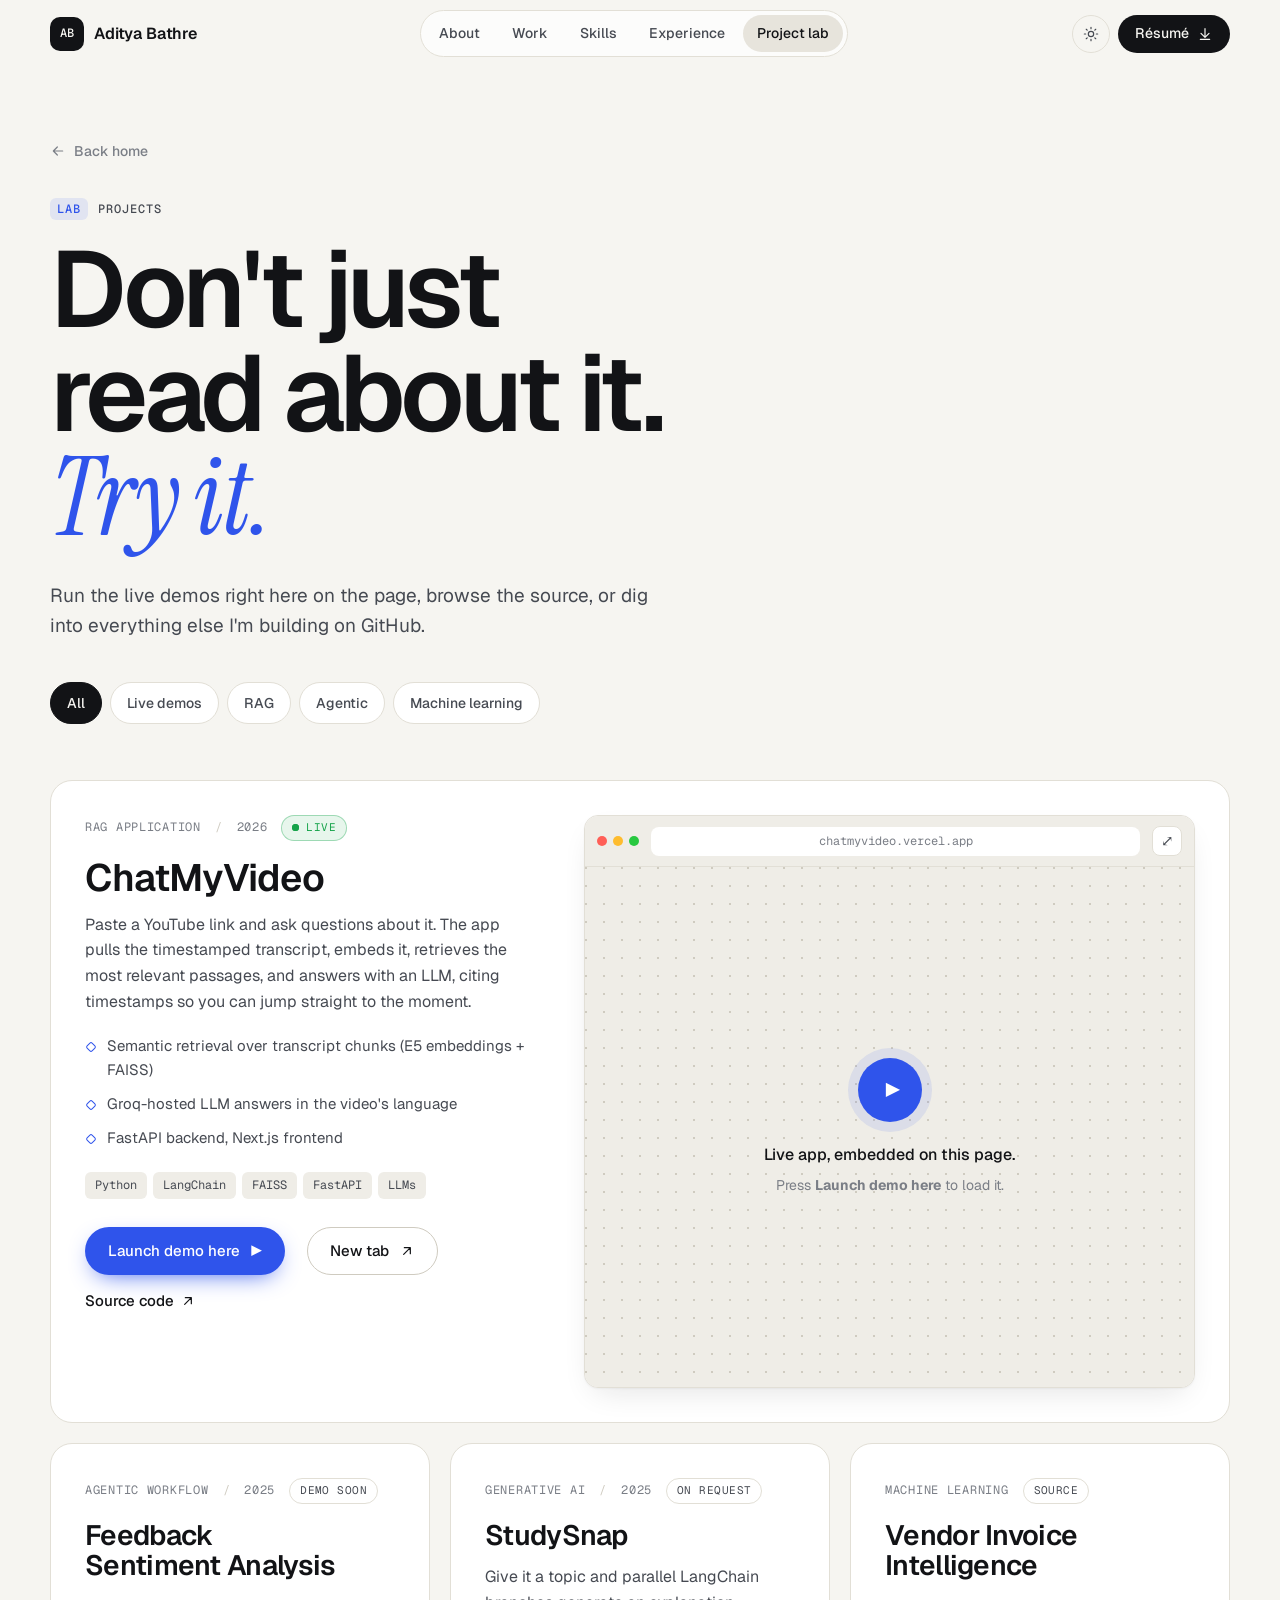
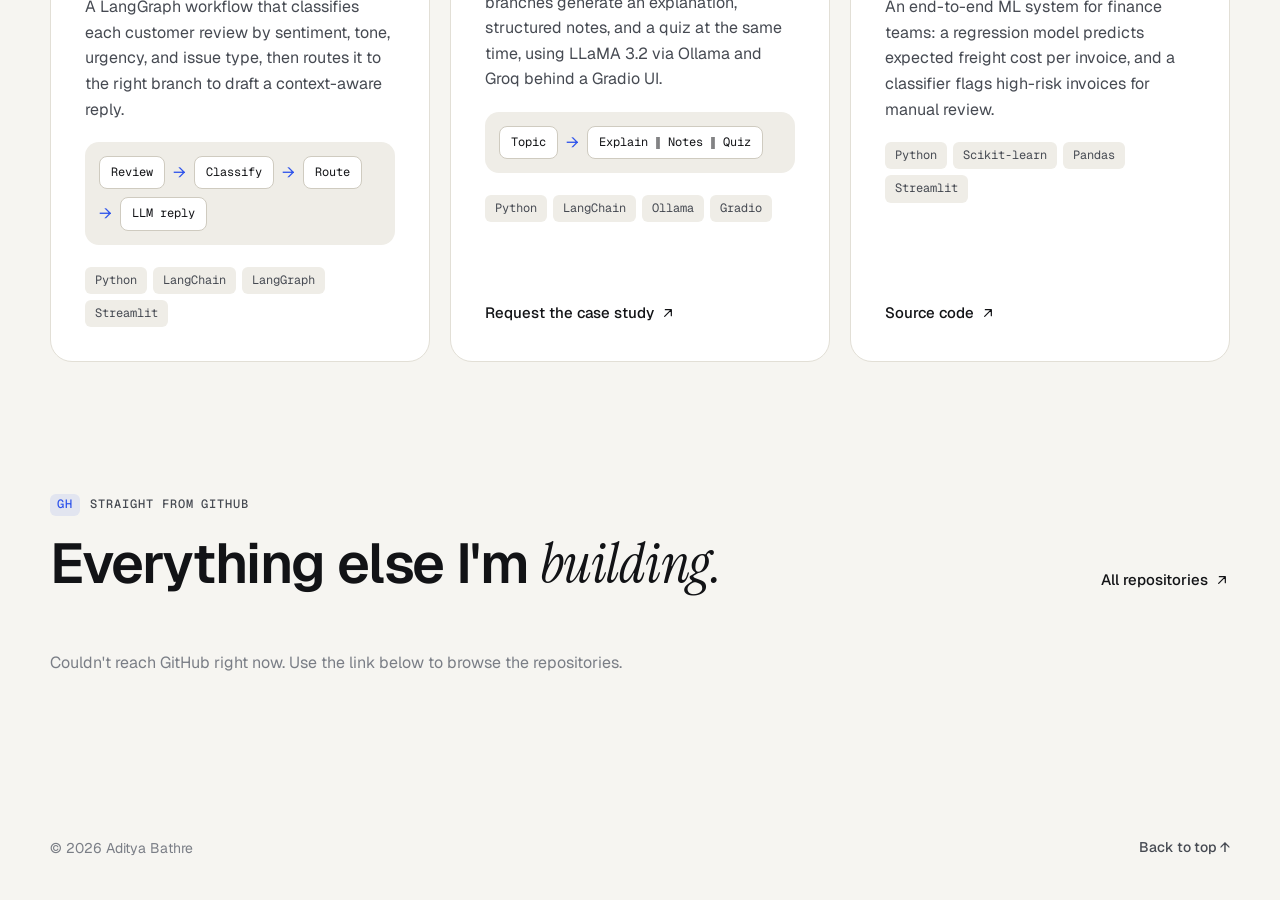
==== commit 850907f9: "Update résumé and location Co-Authored-By: Claude Opus 5.5 <noreply@anthropic.com>" ====
--- a/projects.html
+++ b/projects.html
@@ -42,7 +42,7 @@
         <a href="index.html#experience">Experience</a>
         <a href="projects.html" aria-current="page">Project lab</a>
         <a class="nav-mobile-only" href="index.html#contact">Contact</a>
-        <a class="nav-mobile-only" href="Aditya-Bathre-AI-Engineer.pdf" download>Download résumé</a>
+        <a class="nav-mobile-only" href="Aditya-Bathre-Resume.pdf" download>Download résumé</a>
       </nav>
 
       <div class="header-actions">
@@ -50,7 +50,7 @@
           <svg class="icon-sun" viewBox="0 0 24 24" aria-hidden="true"><circle cx="12" cy="12" r="4"/><path d="M12 2v2M12 20v2M4.9 4.9l1.4 1.4M17.7 17.7l1.4 1.4M2 12h2M20 12h2M4.9 19.1l1.4-1.4M17.7 6.3l1.4-1.4"/></svg>
           <svg class="icon-moon" viewBox="0 0 24 24" aria-hidden="true"><path d="M20 14.5A8 8 0 0 1 9.5 4a8 8 0 1 0 10.5 10.5z"/></svg>
         </button>
-        <a class="button button-small button-ink header-resume" href="Aditya-Bathre-AI-Engineer.pdf" download>
+        <a class="button button-small button-ink header-resume" href="Aditya-Bathre-Resume.pdf" download>
           Résumé
           <svg viewBox="0 0 24 24" aria-hidden="true"><path d="M12 4v12M6 11l6 6 6-6M5 20h14"/></svg>
         </a>
--- a/styles.css
+++ b/styles.css
@@ -606,12 +606,12 @@
    ========================================================================== */
 
 .hero {
-  display: grid;
-  grid-template-columns: minmax(0, 1.25fr) minmax(0, 0.9fr);
-  align-items: center;
-  gap: clamp(40px, 6vw, 88px);
-  padding-top: clamp(40px, 7vw, 88px);
-  padding-bottom: clamp(48px, 6vw, 72px);
+  padding-top: clamp(48px, 9vw, 120px);
+  padding-bottom: clamp(48px, 7vw, 88px);
+}
+
+.hero-copy {
+  max-width: 980px;
 }
 
 .status-pill {
@@ -634,8 +634,8 @@
 }
 
 .hero-title {
-  font-size: clamp(44px, 7.4vw, 92px);
-  line-height: 0.98;
+  font-size: clamp(44px, 8.4vw, 112px);
+  line-height: 0.96;
   letter-spacing: -0.045em;
 }
 
@@ -645,8 +645,8 @@
 }
 
 .hero-lede {
-  max-width: 560px;
-  margin-top: 28px;
+  max-width: 620px;
+  margin-top: 32px;
   color: var(--ink-2);
   font-size: clamp(17px, 1.6vw, 19px);
   line-height: 1.6;
@@ -662,125 +662,6 @@
   flex-wrap: wrap;
   gap: 12px;
   margin-top: 36px;
-}
-
-.hero-visual {
-  position: relative;
-  max-width: 440px;
-  justify-self: end;
-  width: 100%;
-}
-
-.portrait-card {
-  --tilt-x: 0deg;
-  --tilt-y: 0deg;
-  position: relative;
-  padding: 10px;
-  border: 1px solid var(--line);
-  border-radius: var(--radius-lg);
-  background: var(--bg-elev);
-  box-shadow: var(--shadow-lg);
-  transform: perspective(1200px) rotateX(var(--tilt-x)) rotateY(var(--tilt-y));
-  transition: transform 0.6s var(--ease);
-}
-
-.portrait-frame {
-  overflow: hidden;
-  aspect-ratio: 4 / 4.6;
-  border-radius: calc(var(--radius-lg) - 8px);
-  background: var(--surface);
-}
-
-.portrait-frame img {
-  width: 100%;
-  height: 100%;
-  object-fit: cover;
-  object-position: center 22%;
-  filter: saturate(0.92) contrast(1.02);
-  transition: transform 1.2s var(--ease);
-}
-
-.portrait-card:hover .portrait-frame img {
-  transform: scale(1.03);
-}
-
-.portrait-caption {
-  display: flex;
-  align-items: center;
-  justify-content: space-between;
-  gap: 12px;
-  padding: 14px 8px 6px;
-  color: var(--ink-3);
-  font-size: 13px;
-}
-
-.portrait-caption strong {
-  display: block;
-  color: var(--ink);
-  font-size: 15px;
-  font-weight: 600;
-}
-
-.portrait-tag {
-  padding: 5px 10px;
-  border-radius: 999px;
-  background: var(--surface);
-  color: var(--ink-2);
-  font-family: var(--font-mono);
-  font-size: 11px;
-  white-space: nowrap;
-}
-
-.hero-chip {
-  position: absolute;
-  display: flex;
-  align-items: center;
-  gap: 10px;
-  padding: 10px 14px 10px 10px;
-  border: 1px solid var(--line);
-  border-radius: 14px;
-  background: color-mix(in srgb, var(--bg-elev) 88%, transparent);
-  -webkit-backdrop-filter: blur(10px);
-  backdrop-filter: blur(10px);
-  box-shadow: var(--shadow-md);
-  color: var(--ink-3);
-  font-size: 12px;
-  line-height: 1.3;
-  animation: float 6s ease-in-out infinite;
-}
-
-.hero-chip strong {
-  display: block;
-  color: var(--ink);
-  font-size: 13px;
-  font-weight: 600;
-}
-
-.chip-icon {
-  display: grid;
-  place-items: center;
-  width: 30px;
-  height: 30px;
-  border-radius: 9px;
-  background: var(--accent-soft);
-  color: var(--accent);
-  font-size: 13px;
-}
-
-.chip-top {
-  top: 12%;
-  left: -64px;
-}
-
-.chip-bottom {
-  bottom: 22%;
-  right: -36px;
-  animation-delay: -3s;
-}
-
-@keyframes float {
-  0%, 100% { transform: translateY(0); }
-  50% { transform: translateY(-8px); }
 }
 
 /* ==========================================================================
@@ -1967,11 +1848,6 @@
 /* ==========================================================================
    Responsive
    ========================================================================== */
-
-@media (max-width: 1080px) {
-  .chip-top { left: -24px; }
-  .chip-bottom { right: -12px; }
-}
 
 @media (max-width: 960px) {
   .site-nav {
@@ -2025,18 +1901,6 @@
     display: block;
   }
 
-  .hero {
-    grid-template-columns: 1fr;
-  }
-
-  .hero-visual {
-    justify-self: start;
-    max-width: 380px;
-  }
-
-  .chip-top { left: auto; right: -20px; top: 8%; }
-  .chip-bottom { right: auto; left: -12px; }
-
   .stats {
     grid-template-columns: repeat(2, minmax(0, 1fr));
   }
@@ -2091,14 +1955,6 @@
   }
 
   .header-resume {
-    display: none;
-  }
-
-  .hero-visual {
-    max-width: none;
-  }
-
-  .hero-chip {
     display: none;
   }
 
